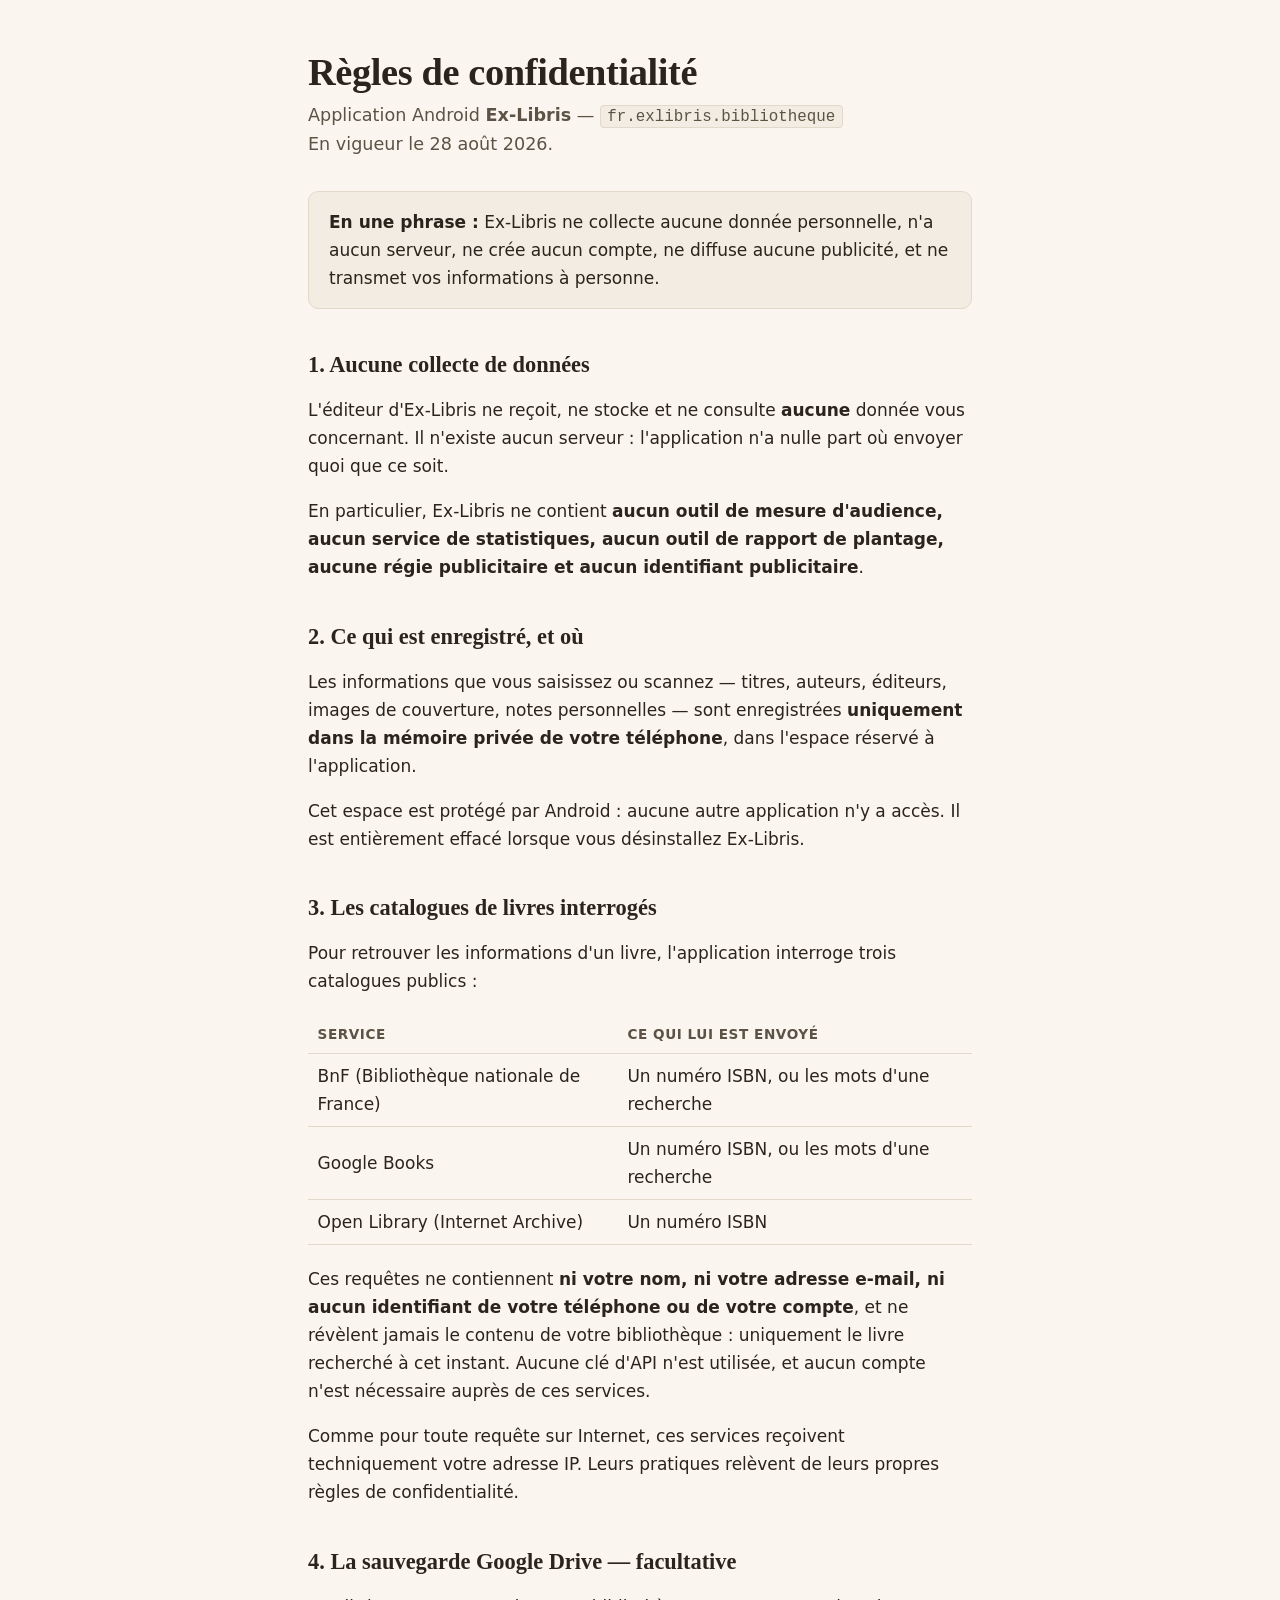
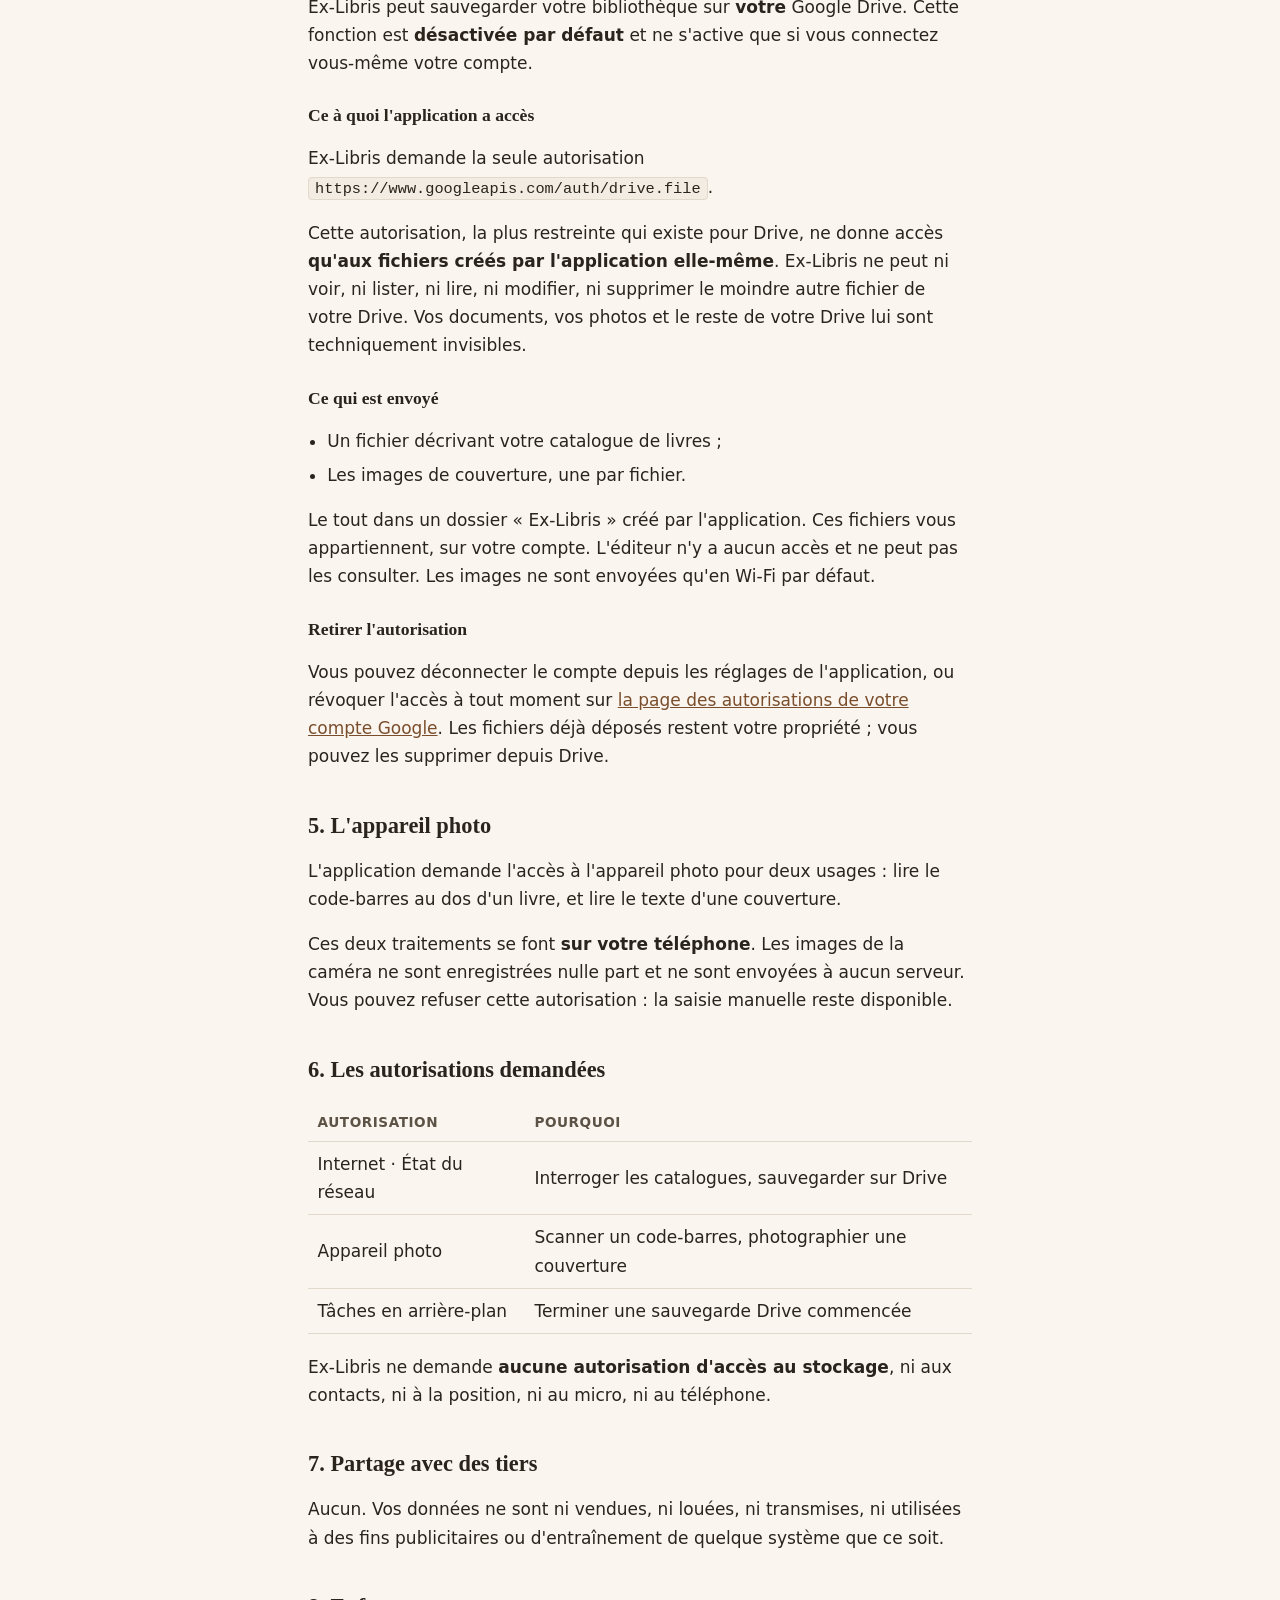
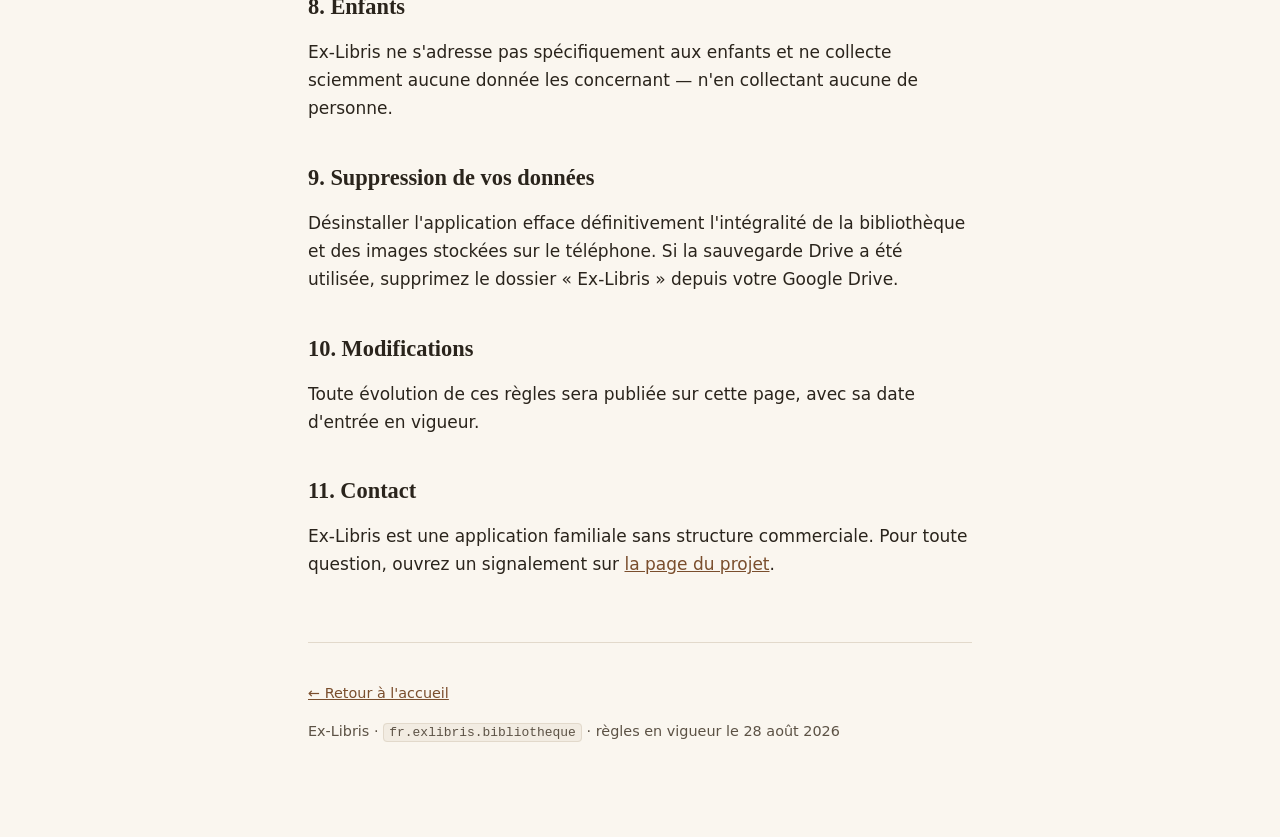
==== confidentialite.html @ 54294369 "les deux pages publiques exigees par Google Google refuse de publier un ecran de consentement OAuth " ====
<!doctype html>
<html lang="fr">
<head>
<meta charset="utf-8">
<meta name="viewport" content="width=device-width, initial-scale=1">
<title>Règles de confidentialité — Ex-Libris</title>
<meta name="description" content="Règles de confidentialité de l'application Android Ex-Libris. Aucune collecte, aucun serveur, aucun partage.">
<link rel="stylesheet" href="style.css">
</head>
<body>
<main>

<h1>Règles de confidentialité</h1>
<p class="tagline">Application Android <strong>Ex-Libris</strong> — <code>fr.exlibris.bibliotheque</code><br>
En vigueur le 28 août 2026.</p>

<div class="card">
<p><strong>En une phrase :</strong> Ex-Libris ne collecte aucune donnée personnelle, n'a
aucun serveur, ne crée aucun compte, ne diffuse aucune publicité, et ne transmet vos
informations à personne.</p>
</div>

<h2>1. Aucune collecte de données</h2>

<p>L'éditeur d'Ex-Libris ne reçoit, ne stocke et ne consulte <strong>aucune</strong> donnée
vous concernant. Il n'existe aucun serveur : l'application n'a nulle part où envoyer quoi
que ce soit.</p>

<p>En particulier, Ex-Libris ne contient <strong>aucun outil de mesure d'audience, aucun
service de statistiques, aucun outil de rapport de plantage, aucune régie publicitaire et
aucun identifiant publicitaire</strong>.</p>

<h2>2. Ce qui est enregistré, et où</h2>

<p>Les informations que vous saisissez ou scannez — titres, auteurs, éditeurs, images de
couverture, notes personnelles — sont enregistrées <strong>uniquement dans la mémoire privée
de votre téléphone</strong>, dans l'espace réservé à l'application.</p>

<p>Cet espace est protégé par Android : aucune autre application n'y a accès. Il est
entièrement effacé lorsque vous désinstallez Ex-Libris.</p>

<h2>3. Les catalogues de livres interrogés</h2>

<p>Pour retrouver les informations d'un livre, l'application interroge trois catalogues
publics :</p>

<table>
  <tr><th>Service</th><th>Ce qui lui est envoyé</th></tr>
  <tr><td>BnF (Bibliothèque nationale de France)</td><td>Un numéro ISBN, ou les mots d'une recherche</td></tr>
  <tr><td>Google Books</td><td>Un numéro ISBN, ou les mots d'une recherche</td></tr>
  <tr><td>Open Library (Internet Archive)</td><td>Un numéro ISBN</td></tr>
</table>

<p>Ces requêtes ne contiennent <strong>ni votre nom, ni votre adresse e-mail, ni aucun
identifiant de votre téléphone ou de votre compte</strong>, et ne révèlent jamais le contenu
de votre bibliothèque : uniquement le livre recherché à cet instant. Aucune clé d'API n'est
utilisée, et aucun compte n'est nécessaire auprès de ces services.</p>

<p>Comme pour toute requête sur Internet, ces services reçoivent techniquement votre adresse
IP. Leurs pratiques relèvent de leurs propres règles de confidentialité.</p>

<h2>4. La sauvegarde Google Drive — facultative</h2>

<p>Ex-Libris peut sauvegarder votre bibliothèque sur <strong>votre</strong> Google Drive.
Cette fonction est <strong>désactivée par défaut</strong> et ne s'active que si vous
connectez vous-même votre compte.</p>

<h3>Ce à quoi l'application a accès</h3>

<p>Ex-Libris demande la seule autorisation
<code>https://www.googleapis.com/auth/drive.file</code>.</p>

<p>Cette autorisation, la plus restreinte qui existe pour Drive, ne donne accès
<strong>qu'aux fichiers créés par l'application elle-même</strong>. Ex-Libris ne peut ni
voir, ni lister, ni lire, ni modifier, ni supprimer le moindre autre fichier de votre Drive.
Vos documents, vos photos et le reste de votre Drive lui sont techniquement invisibles.</p>

<h3>Ce qui est envoyé</h3>

<ul>
  <li>Un fichier décrivant votre catalogue de livres ;</li>
  <li>Les images de couverture, une par fichier.</li>
</ul>

<p>Le tout dans un dossier « Ex-Libris » créé par l'application. Ces fichiers vous
appartiennent, sur votre compte. L'éditeur n'y a aucun accès et ne peut pas les consulter.
Les images ne sont envoyées qu'en Wi-Fi par défaut.</p>

<h3>Retirer l'autorisation</h3>

<p>Vous pouvez déconnecter le compte depuis les réglages de l'application, ou révoquer
l'accès à tout moment sur
<a href="https://myaccount.google.com/permissions">la page des autorisations de votre compte
Google</a>. Les fichiers déjà déposés restent votre propriété ; vous pouvez les supprimer
depuis Drive.</p>

<h2>5. L'appareil photo</h2>

<p>L'application demande l'accès à l'appareil photo pour deux usages : lire le code-barres
au dos d'un livre, et lire le texte d'une couverture.</p>

<p>Ces deux traitements se font <strong>sur votre téléphone</strong>. Les images de la caméra
ne sont enregistrées nulle part et ne sont envoyées à aucun serveur. Vous pouvez refuser
cette autorisation : la saisie manuelle reste disponible.</p>

<h2>6. Les autorisations demandées</h2>

<table>
  <tr><th>Autorisation</th><th>Pourquoi</th></tr>
  <tr><td>Internet · État du réseau</td><td>Interroger les catalogues, sauvegarder sur Drive</td></tr>
  <tr><td>Appareil photo</td><td>Scanner un code-barres, photographier une couverture</td></tr>
  <tr><td>Tâches en arrière-plan</td><td>Terminer une sauvegarde Drive commencée</td></tr>
</table>

<p>Ex-Libris ne demande <strong>aucune autorisation d'accès au stockage</strong>, ni aux
contacts, ni à la position, ni au micro, ni au téléphone.</p>

<h2>7. Partage avec des tiers</h2>

<p>Aucun. Vos données ne sont ni vendues, ni louées, ni transmises, ni utilisées à des fins
publicitaires ou d'entraînement de quelque système que ce soit.</p>

<h2>8. Enfants</h2>

<p>Ex-Libris ne s'adresse pas spécifiquement aux enfants et ne collecte sciemment aucune
donnée les concernant — n'en collectant aucune de personne.</p>

<h2>9. Suppression de vos données</h2>

<p>Désinstaller l'application efface définitivement l'intégralité de la bibliothèque et des
images stockées sur le téléphone. Si la sauvegarde Drive a été utilisée, supprimez le dossier
« Ex-Libris » depuis votre Google Drive.</p>

<h2>10. Modifications</h2>

<p>Toute évolution de ces règles sera publiée sur cette page, avec sa date d'entrée en
vigueur.</p>

<h2>11. Contact</h2>

<p>Ex-Libris est une application familiale sans structure commerciale. Pour toute question,
ouvrez un signalement sur
<a href="https://github.com/ChrisF72/ex-libris-site/issues">la page du projet</a>.</p>

<footer>
<p><a href="index.html">← Retour à l'accueil</a></p>
<p>Ex-Libris · <code>fr.exlibris.bibliotheque</code> · règles en vigueur le 28 août 2026</p>
</footer>

</main>
</body>
</html>
---- style.css ----
/* Palette reprise du design system de l'application : papier chaud, un seul accent. */
:root {
  --bg: #FAF6EF;
  --surface: #F2ECE2;
  --ink: #2A241C;
  --ink-soft: #5C5245;
  --accent: #7A4E2D;
  --rule: #E2D9CB;
}
@media (prefers-color-scheme: dark) {
  :root {
    --bg: #14130F; --surface: #201E1A; --ink: #EDE6DA;
    --ink-soft: #B3A995; --accent: #E9BC90; --rule: #322E27;
  }
}
* { box-sizing: border-box; }
body {
  margin: 0; background: var(--bg); color: var(--ink);
  font-family: system-ui, -apple-system, "Segoe UI", Roboto, sans-serif;
  font-size: 17px; line-height: 1.65;
}
main { max-width: 44rem; margin: 0 auto; padding: 3rem 1.25rem 5rem; }
h1, h2, h3 { font-family: Georgia, "Times New Roman", serif; line-height: 1.25; }
h1 { font-size: 2.4rem; margin: 0 0 .3rem; letter-spacing: -.01em; }
h2 { font-size: 1.4rem; margin: 2.6rem 0 .6rem; }
h3 { font-size: 1.1rem; margin: 1.8rem 0 .4rem; }
.tagline { color: var(--ink-soft); font-size: 1.1rem; margin: 0 0 2rem; }
a { color: var(--accent); }
hr { border: 0; border-top: 1px solid var(--rule); margin: 3rem 0; }
ul { padding-left: 1.2rem; }
li { margin: .4rem 0; }
.card {
  background: var(--surface); border: 1px solid var(--rule);
  border-radius: 10px; padding: 1rem 1.25rem; margin: 1.5rem 0;
}
.card p:first-child { margin-top: 0; }
.card p:last-child { margin-bottom: 0; }
footer {
  margin-top: 4rem; padding-top: 1.5rem; border-top: 1px solid var(--rule);
  color: var(--ink-soft); font-size: .9rem;
}
code {
  background: var(--surface); border: 1px solid var(--rule);
  border-radius: 4px; padding: .1em .4em; font-size: .9em;
}
table { border-collapse: collapse; width: 100%; margin: 1.2rem 0; }
th, td { text-align: left; padding: .5rem .6rem; border-bottom: 1px solid var(--rule); }
th { font-weight: 600; color: var(--ink-soft); font-size: .85rem; text-transform: uppercase; letter-spacing: .04em; }
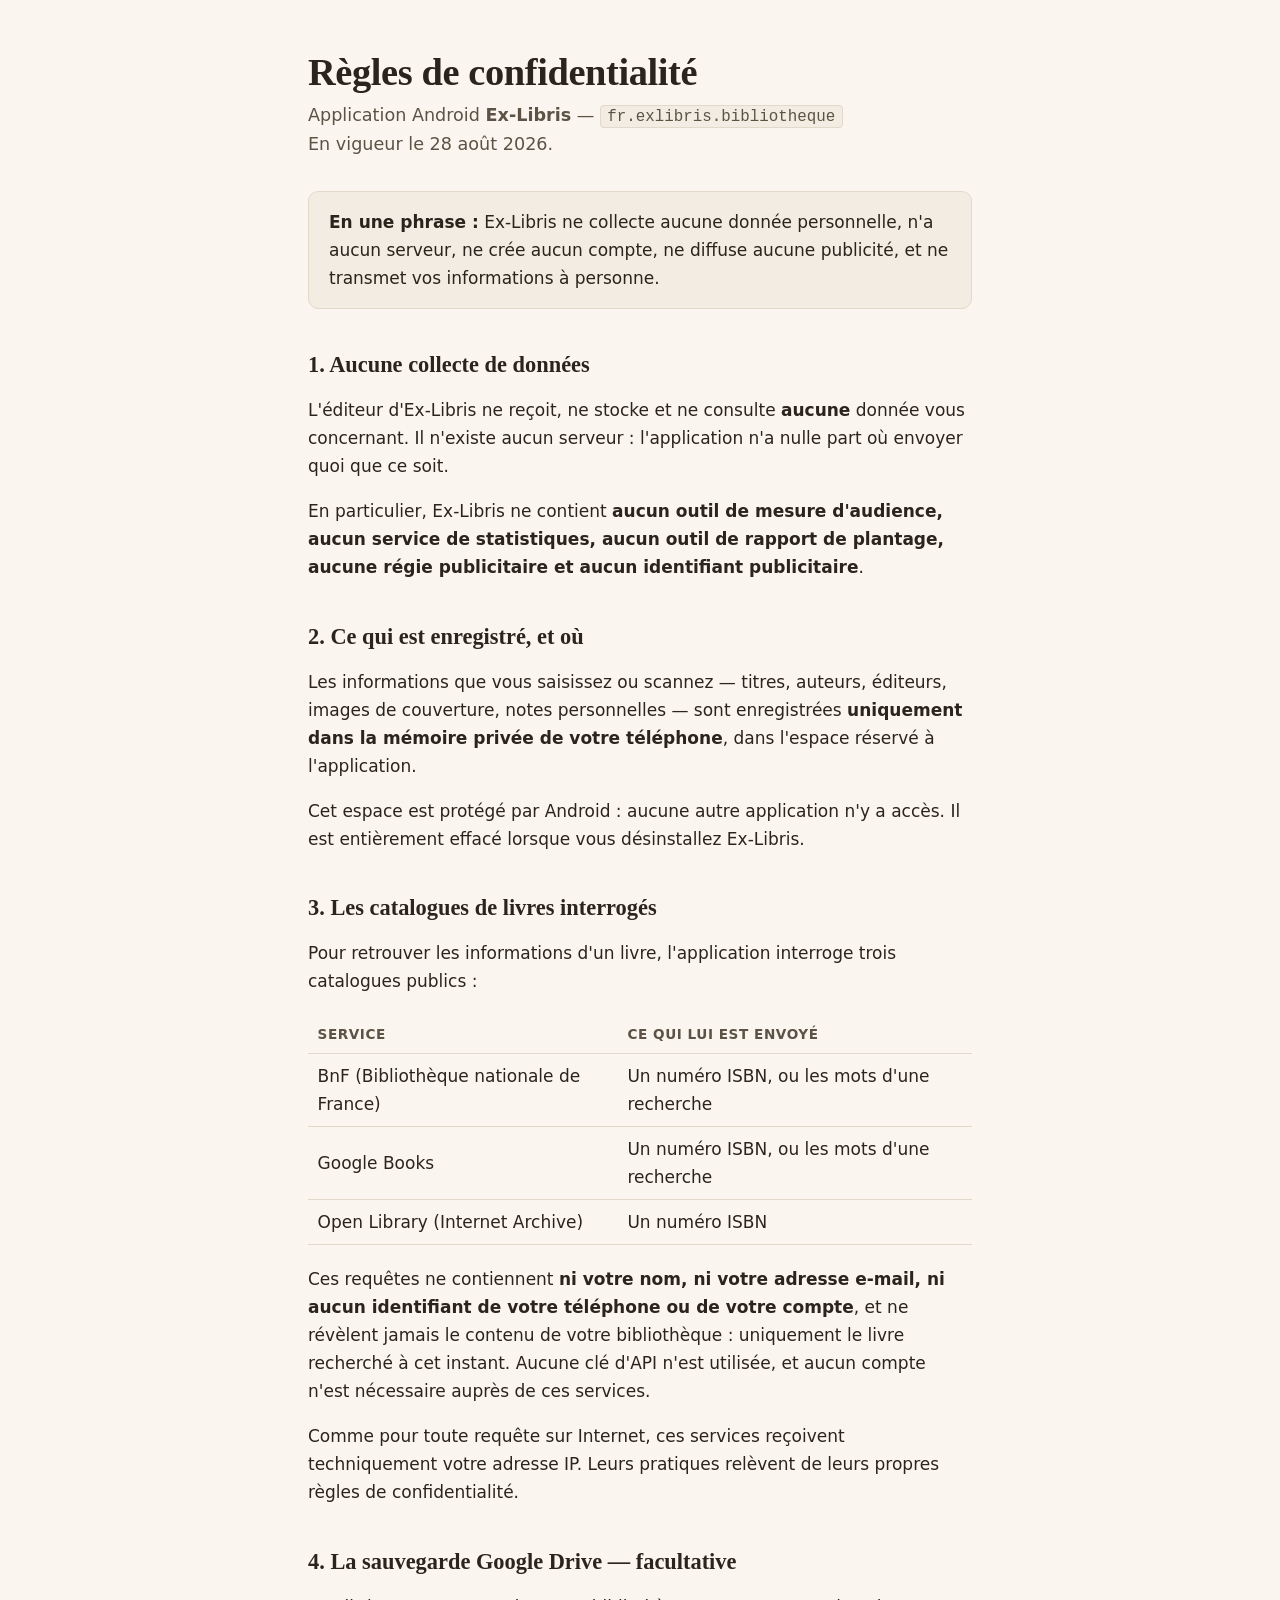
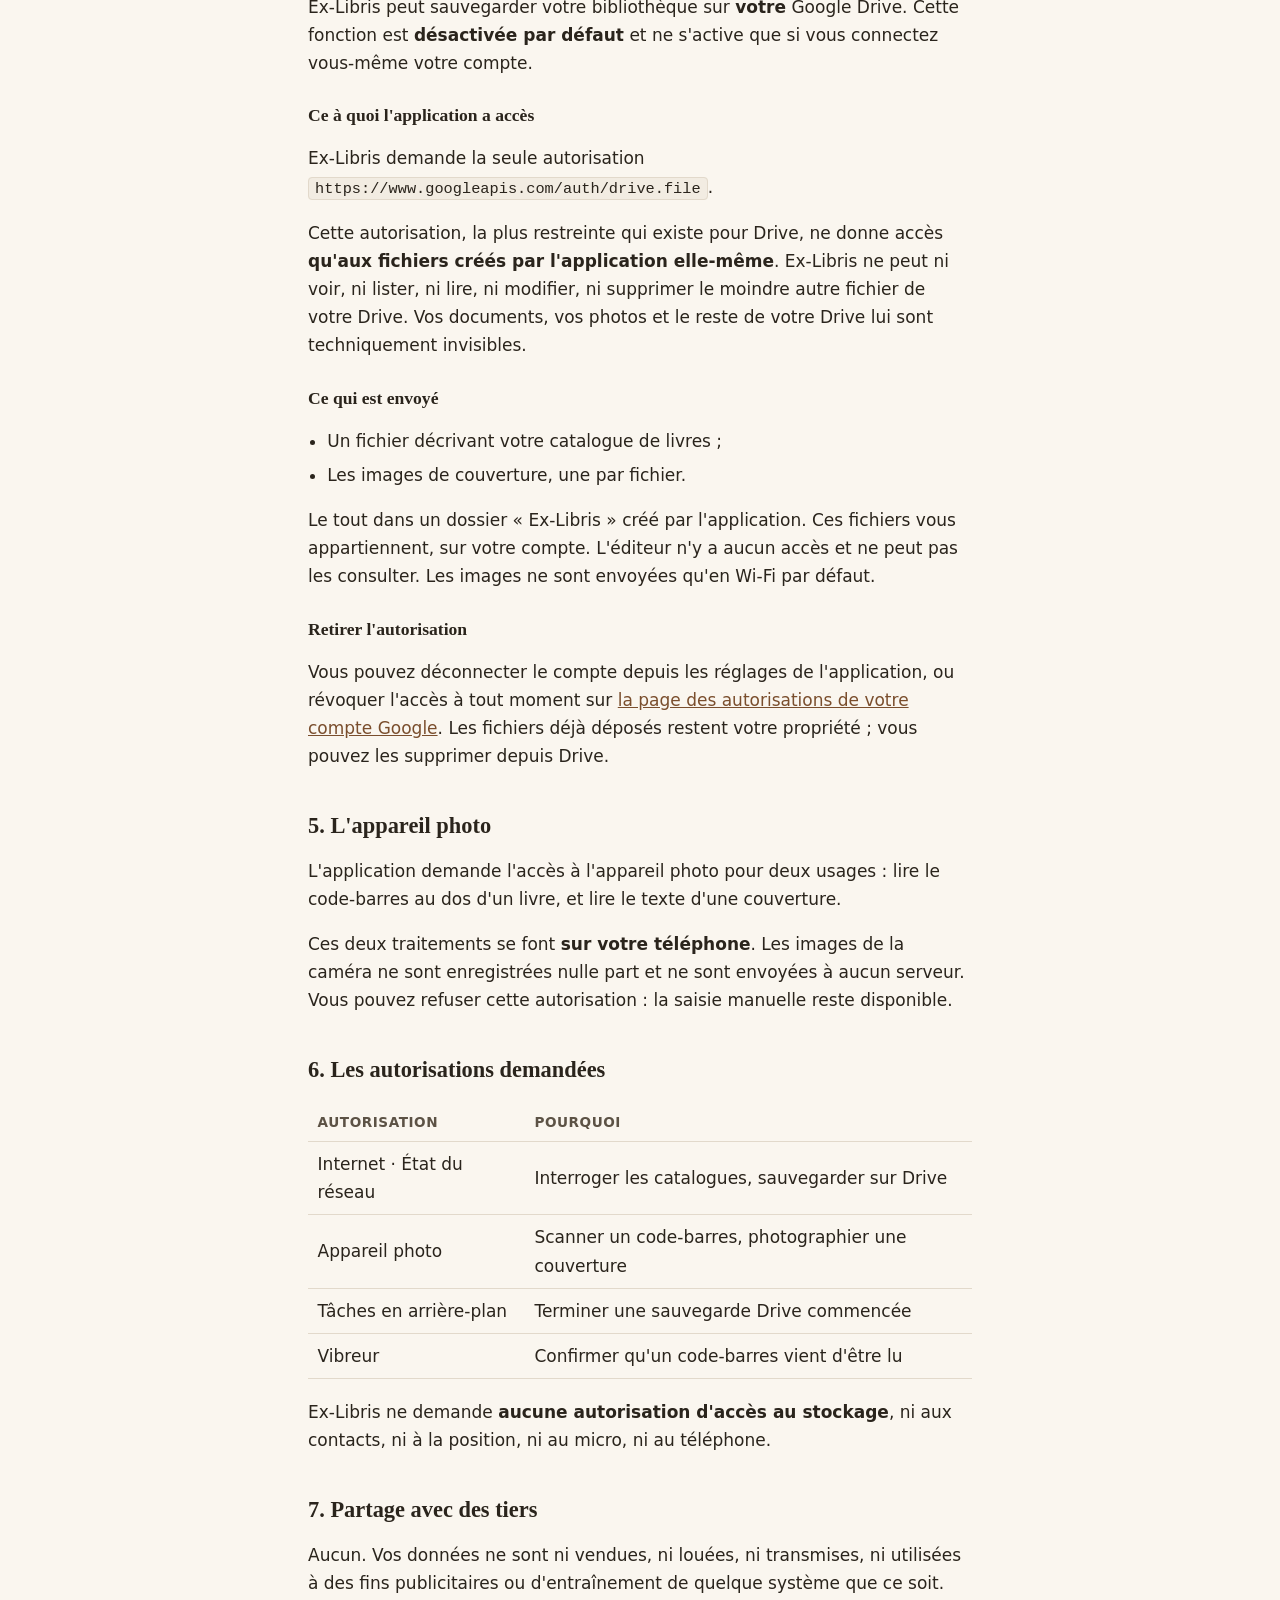
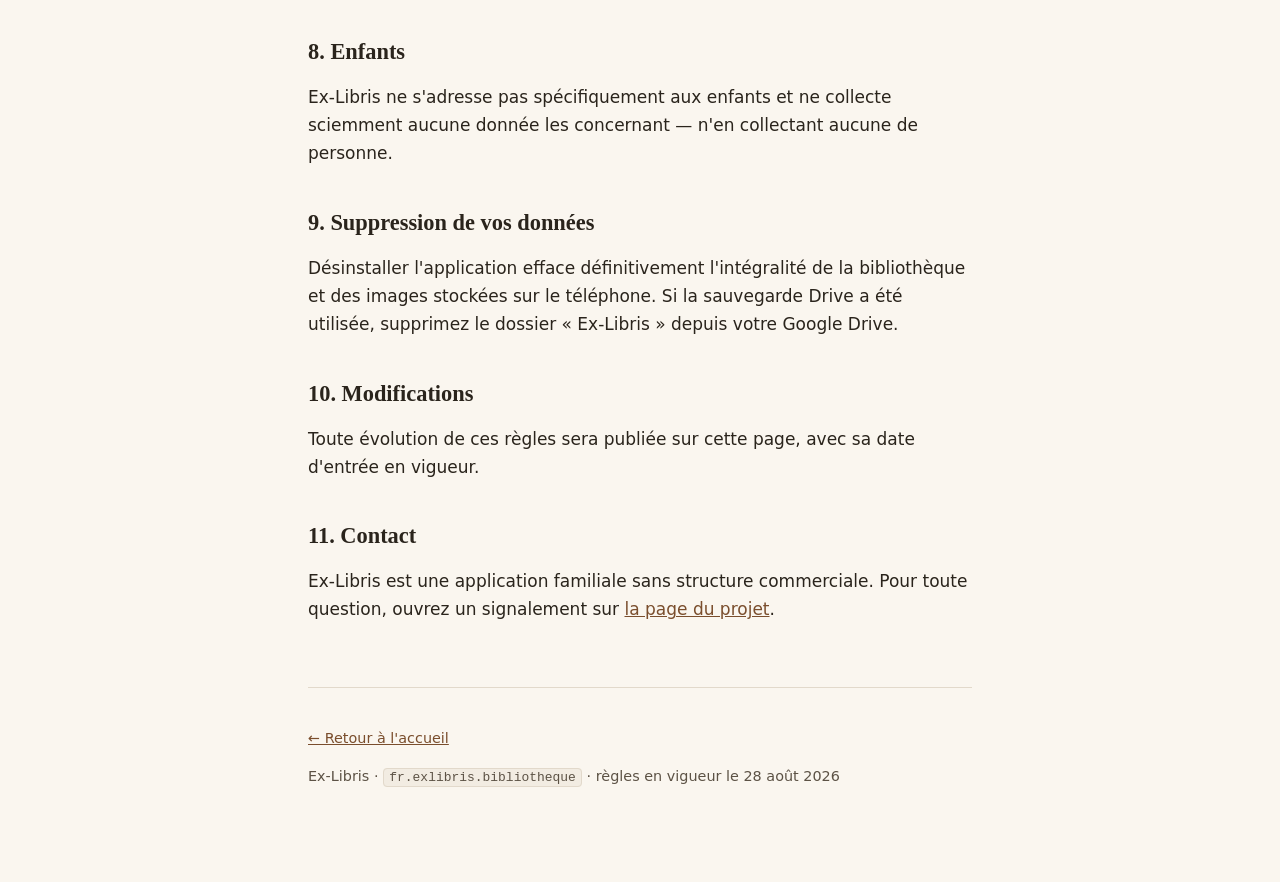
==== commit a3b1b3de: "la permission de vibration figure dans les regles L'application demande desormais VIBRATE pour confi" ====
--- a/confidentialite.html
+++ b/confidentialite.html
@@ -110,6 +110,7 @@
   <tr><td>Internet · État du réseau</td><td>Interroger les catalogues, sauvegarder sur Drive</td></tr>
   <tr><td>Appareil photo</td><td>Scanner un code-barres, photographier une couverture</td></tr>
   <tr><td>Tâches en arrière-plan</td><td>Terminer une sauvegarde Drive commencée</td></tr>
+  <tr><td>Vibreur</td><td>Confirmer qu'un code-barres vient d'être lu</td></tr>
 </table>
 
 <p>Ex-Libris ne demande <strong>aucune autorisation d'accès au stockage</strong>, ni aux
